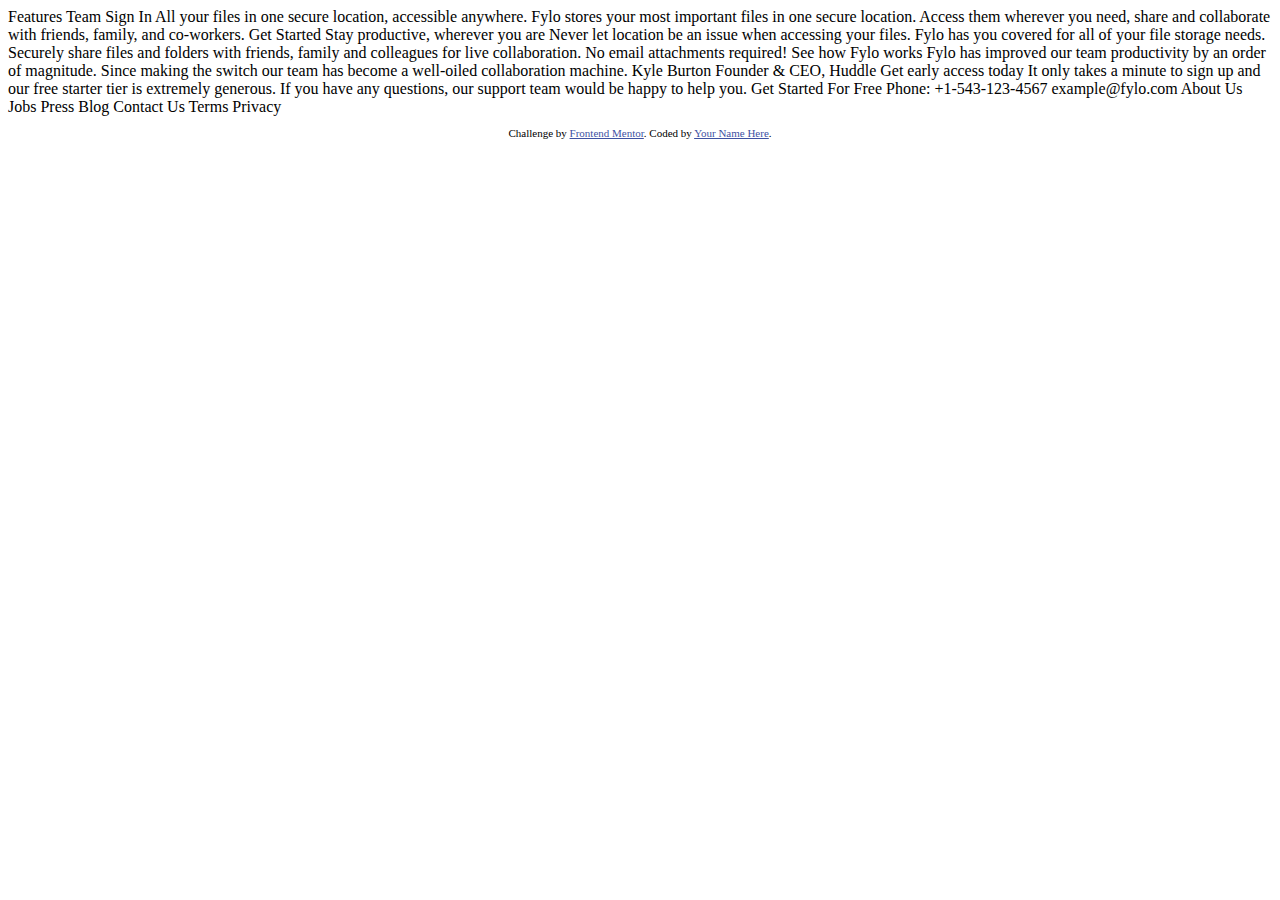
==== index.html @ 4fd5a85f "Fylo landing page" ====
<!DOCTYPE html>
<html lang="en">
<head>
  <meta charset="UTF-8">
  <meta name="viewport" content="width=device-width, initial-scale=1.0"> <!-- displays site properly based on user's device -->

  <link rel="icon" type="image/png" sizes="32x32" href="./images/favicon-32x32.png">
  
  <title>Frontend Mentor | Fylo landing page with two column layout</title>

  <!-- Feel free to remove these styles or customise in your own stylesheet 👍 -->
  <style>
    .attribution { font-size: 11px; text-align: center; }
    .attribution a { color: hsl(228, 45%, 44%); }
  </style>
</head>
<body>

  Features
  Team
  Sign In

  All your files in one secure location, accessible anywhere.

  Fylo stores your most important files in one secure location. 
  Access them wherever you need, share and collaborate with friends, 
  family, and co-workers.

  Get Started

  Stay productive, wherever you are

  Never let location be an issue when accessing your files. Fylo has you 
  covered for all of your file storage needs.

  Securely share files and folders with friends, family and colleagues for 
  live collaboration. No email attachments required!

  See how Fylo works

  Fylo has improved our team productivity by an order of magnitude. Since 
  making the switch our team has become a well-oiled collaboration machine.

  Kyle Burton
  Founder & CEO, Huddle

  Get early access today

  It only takes a minute to sign up and our free starter tier is extremely generous. 
  If you have any questions, our support team would be happy to help you.

  Get Started For Free

  Phone: +1-543-123-4567
  example@fylo.com

  About Us
  Jobs
  Press
  Blog

  Contact Us
  Terms
  Privacy

  <footer>
    <p class="attribution">
      Challenge by <a href="https://www.frontendmentor.io?ref=challenge" target="_blank">Frontend Mentor</a>. 
      Coded by <a href="#">Your Name Here</a>.
    </p>
  </footer>
</body>
</html>
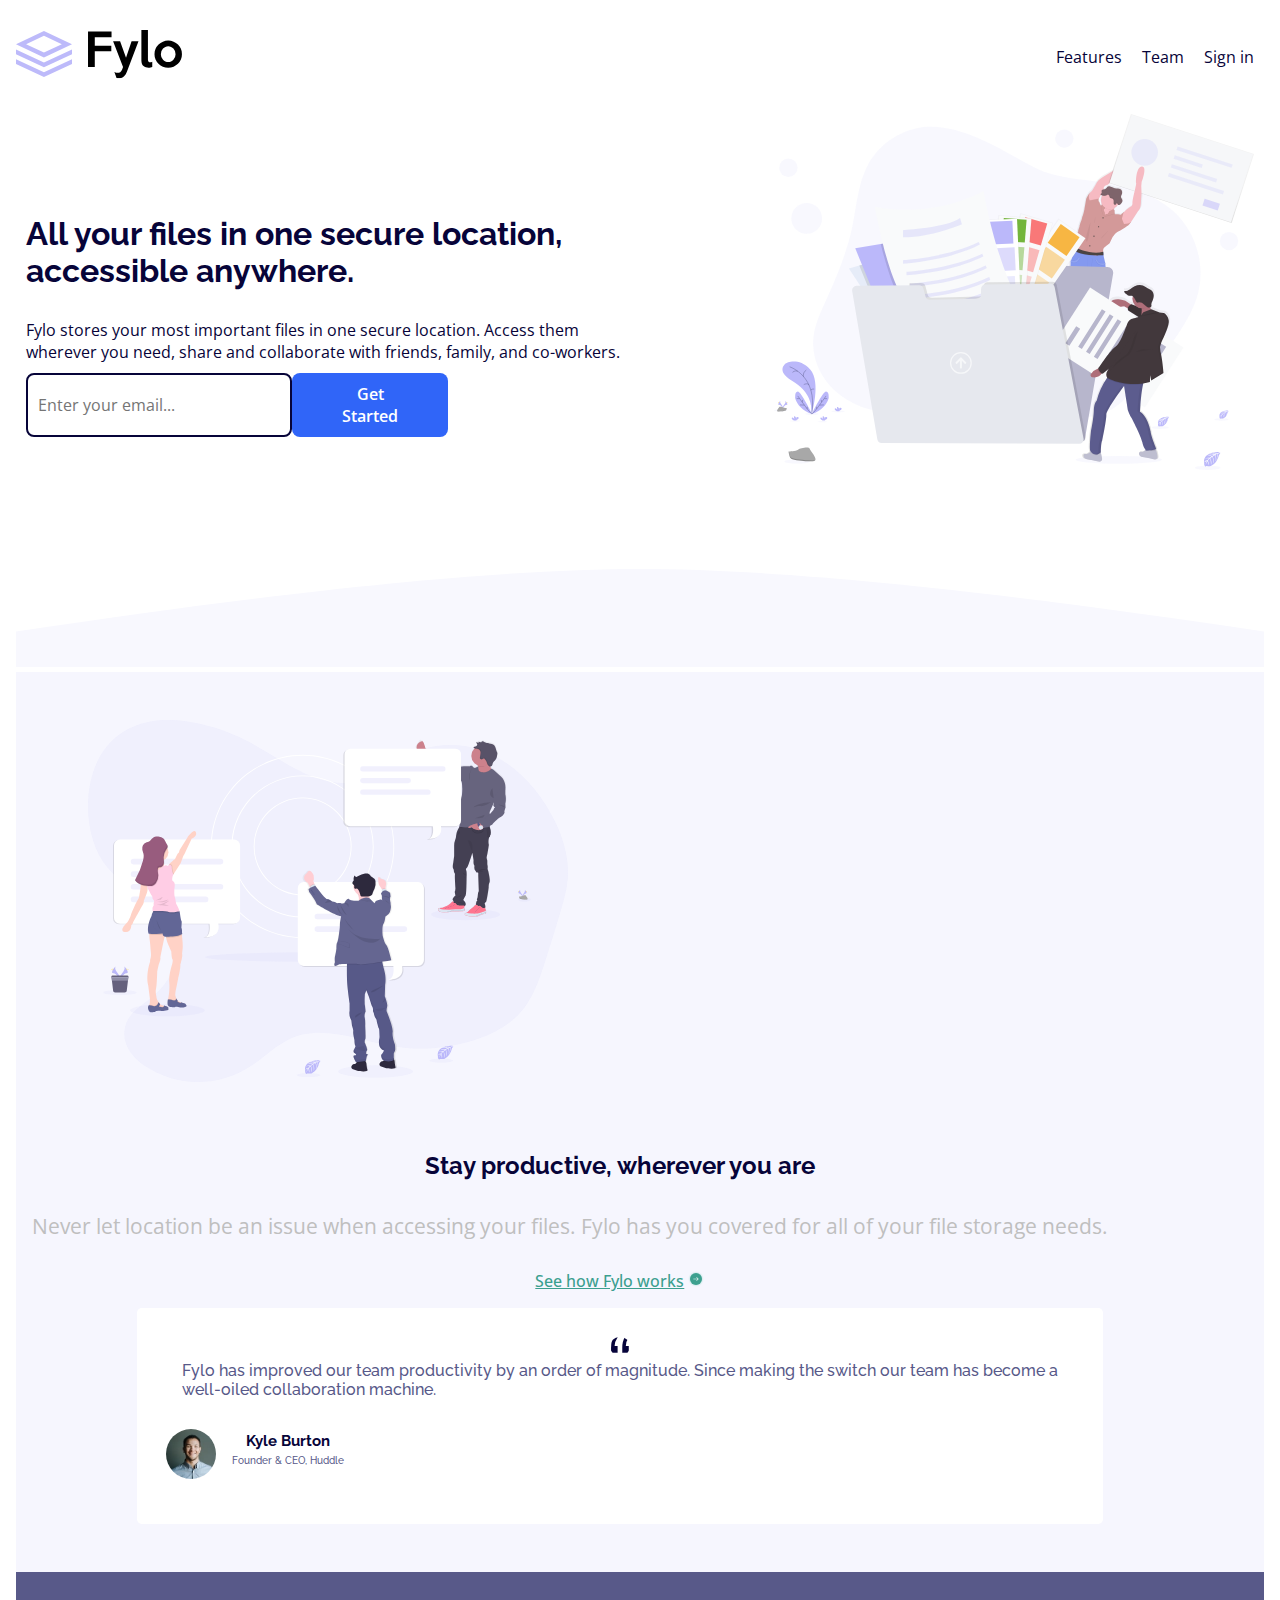
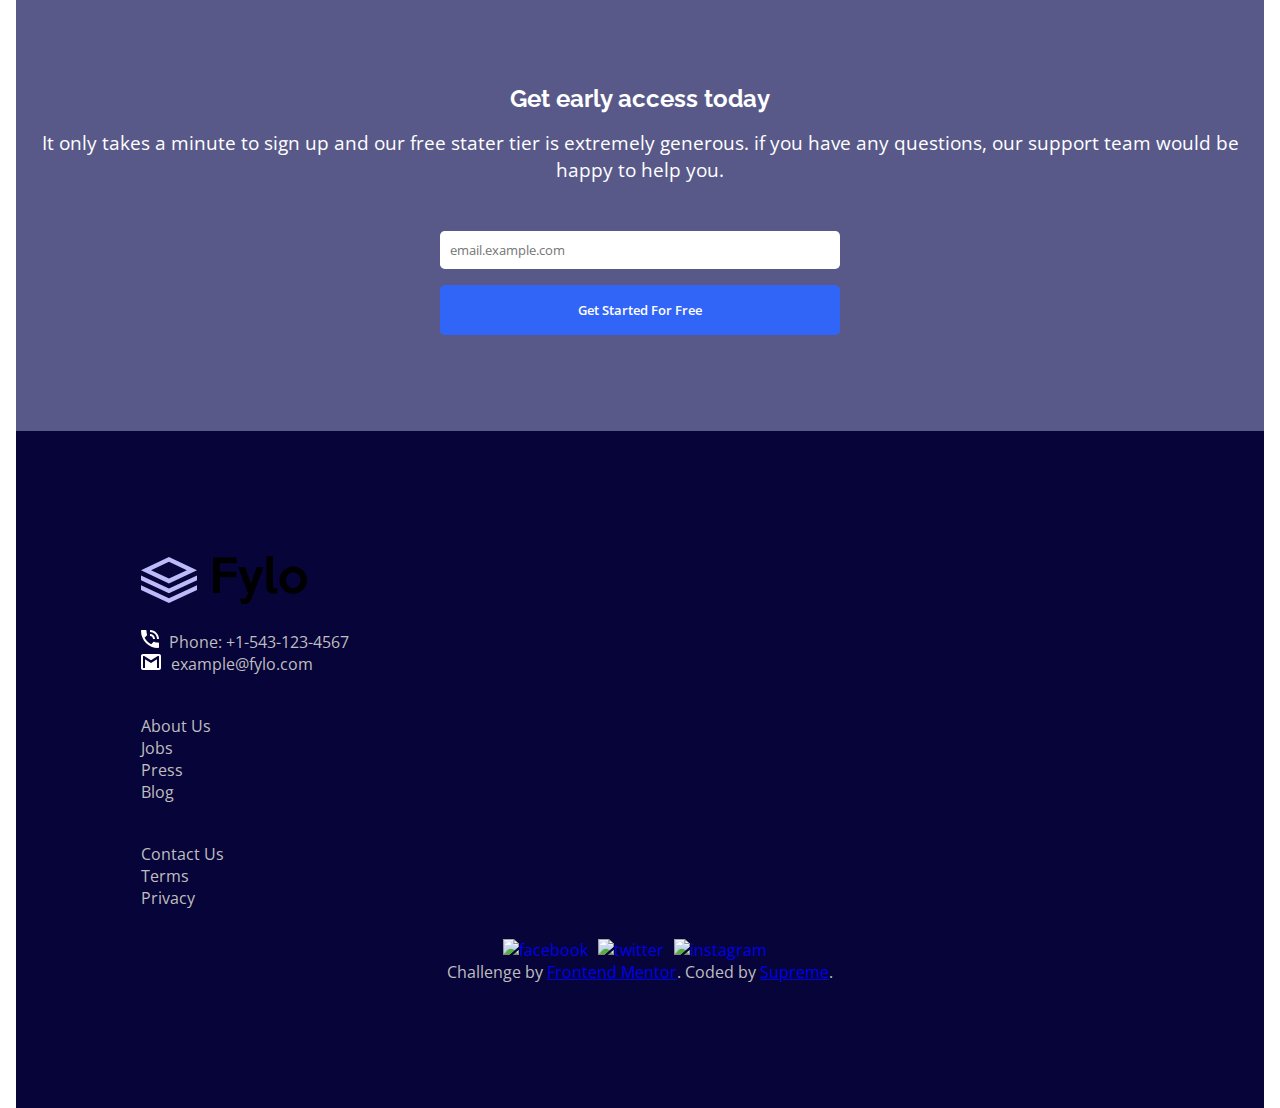
==== commit 01226c88: "Adjusted the file names" ====
--- a/index.html
+++ b/index.html
@@ -1,73 +1,157 @@
 <!DOCTYPE html>
 <html lang="en">
 <head>
-  <meta charset="UTF-8">
-  <meta name="viewport" content="width=device-width, initial-scale=1.0"> <!-- displays site properly based on user's device -->
+    <meta charset="UTF-8">
+    <meta name="viewport" content="width=device-width, initial-scale=1.0">
+    <title>Fylo</title>
 
-  <link rel="icon" type="image/png" sizes="32x32" href="./images/favicon-32x32.png">
-  
-  <title>Frontend Mentor | Fylo landing page with two column layout</title>
-
-  <!-- Feel free to remove these styles or customise in your own stylesheet 👍 -->
-  <style>
-    .attribution { font-size: 11px; text-align: center; }
-    .attribution a { color: hsl(228, 45%, 44%); }
-  </style>
+    <link rel="stylesheet" href="newStyle.css">
+    <link href="https://fonts.googleapis.com/css2?family=Open+Sans:ital@0;1&family=Raleway:ital@0;1&display=swap" rel="stylesheet">
 </head>
 <body>
+    <!-- container to wrap the content -->
+    <div class="container">
+        <nav>
+            <!-- flexbox for navigation element and logo -->
+            <div>
+                <img src="images/logo.svg" alt="logo">
+            </div>
+            <div>
+                <ul class="nav_links">
+                    <li><a href="#">Features</a></li>
+                    <li><a href="#">Team</a></li>
+                    <li><a href="#">Sign in</a></li>
+                </ul>
+            </div>
 
-  Features
-  Team
-  Sign In
+        </nav>
+        
+    
 
-  All your files in one secure location, accessible anywhere.
+        <!-- header section -->
+        <header>
 
-  Fylo stores your most important files in one secure location. 
-  Access them wherever you need, share and collaborate with friends, 
-  family, and co-workers.
+            <!-- flexbox for the main element -->
+            <div class="main-img">
+                <img src="images/illustration-1.svg" width="480px" alt="main_img">
+            </div>
+            <div class="main-text">
+                <h1>All your files in one secure location, accessible anywhere.</h1>
+                <p>Fylo stores your most important files in one secure location. Access 
+                    them wherever you need, share and collaborate with friends, family, 
+                    and co-workers.
+                </p>
+                
+                <!-- flexbox for the form element -->
+                <article class="form-button">
+                    <input class="email-form" type="text" name="email" placeholder="Enter your email...">
+                    <button>Get Started</button>
+                <article>
+                    
+    
+            </div>
 
-  Get Started
 
-  Stay productive, wherever you are
+        </header>
 
-  Never let location be an issue when accessing your files. Fylo has you 
-  covered for all of your file storage needs.
+        <!-- <section >
+            <div class="img">
+                <img src="images/bg-curve-desktop.svg;" alt="img" width="512px">
+            </div>
+        </section> -->
+        <img class="float" src="images/bg-curve-desktop.svg" width="100%" alt="curves_desktop">
+        <section class="section1">
+            <div class="main-img">
+                <img src="images/illustration-2.svg" width="480px" alt="second_main_img">
+            </div>
+            <div class="flex">
+                <div class="text">
+                    <h1>Stay productive, wherever you are</h1>
+                    <p>Never let location be an issue when accessing your files. Fylo has
+                        you covered for all of your file storage needs.
+                    </p>
+                    
+                    <a href="#">See how Fylo works</a> <img src="images/icon-arrow.svg" alt="icon_arrow">
 
-  Securely share files and folders with friends, family and colleagues for 
-  live collaboration. No email attachments required!
+                    <aside class="segment">
+                        <img src="images/icon-quotes.svg" width="20px" alt="quote">
+                        <p>Fylo has improved our team productivity by an order of magnitude.
+                            Since making the switch our team has become a well-oiled collaboration
+                            machine.
+                        </p>
 
-  See how Fylo works
+                        <div class="flex">
+                            <div>
+                                <img class="icon" src="images/avatar-testimonial.jpg" width="50px" alt="icon">
+                            </div>
+                            <div class="avatar">
+                                <h3>Kyle Burton</h3>
+                                <p>Founder & CEO, Huddle</p>
+                            </div>
+                        </div>
+                    </aside>
+                </div>
 
-  Fylo has improved our team productivity by an order of magnitude. Since 
-  making the switch our team has become a well-oiled collaboration machine.
+            </div>
+        </section>
 
-  Kyle Burton
-  Founder & CEO, Huddle
+        <!-- section 2 element -->
+        <section class="section2">
+                <div>
+                    <h2>Get early access today</h2>
+                    <p>It only takes a minute to sign up and our free stater tier is extremely
+                        generous. if you have any questions, our support team would be happy
+                        to help you.
+                    </p>
+                </div>
+                <div class="main">
+                    <input type="text" name="email" placeholder="email.example.com"><br>
+                    <button>Get Started For Free</button>
+                </div>
+        </section>
 
-  Get early access today
+        <footer class="footer">
+            <img src="images/logo.svg" alt="logo">
+            
 
-  It only takes a minute to sign up and our free starter tier is extremely generous. 
-  If you have any questions, our support team would be happy to help you.
+            <!-- flex box -->
+            <div>
 
-  Get Started For Free
+                <div class="footer_list">
 
-  Phone: +1-543-123-4567
-  example@fylo.com
+                    <ul class="footer_flex">
+                        <li><img src="images/icon-phone.svg" alt="phone_icon">Phone: +1-543-123-4567</li>
+                        <li><img src="images/icon-email.svg" alt="gmail_icon">example@fylo.com</li>
+                    </ul>
+                </div>
+                <div class="footer_list">
+                    <ul>
+                        <li>About Us</li>
+                        <li>Jobs</li>
+                        <li>Press</li>
+                        <li>Blog</li>
+                    </ul>
+                </div>
+                <div class="footer_list">
+                    <ul>
+                        <li>Contact Us</li>
+                        <li>Terms</li>
+                        <li>Privacy</li>
+                    </ul>
+                </div>
+                <div class="footer_flex social_icon">
+                    <a href="#"><img src="#" alt="facebook"></a>
+                    <a href="#"><img src="#" alt="twitter"></a>
+                    <a href="#"><img src="#" alt="instagram"></a>
+                </div>
+            </div>
+                <p class="attribution">
+                Challenge by <a href="https://www.frontendmentor.io?ref=challenge" target="_blank">Frontend Mentor</a>. 
+                Coded by <a href="#">Supreme</a>.
+              </p>
+        </footer>
+    </div>
 
-  About Us
-  Jobs
-  Press
-  Blog
 
-  Contact Us
-  Terms
-  Privacy
-
-  <footer>
-    <p class="attribution">
-      Challenge by <a href="https://www.frontendmentor.io?ref=challenge" target="_blank">Frontend Mentor</a>. 
-      Coded by <a href="#">Your Name Here</a>.
-    </p>
-  </footer>
 </body>
 </html>--- a/newStyle.css
+++ b/newStyle.css
@@ -0,0 +1,319 @@
+:root{
+    --primary-dark-blue : hsl(243, 87%, 12%);
+    --primary-desaturated-blue : hsl(238, 22%, 44%);
+    --accent-bright-blue : hsl(224, 93%, 58%);
+    --accent-moderate-cyan :  hsl(170, 45%, 43%);
+    --neutral-grayish-blue :  hsl(240, 75%, 98%);
+    --neutral-light-gray :   hsl(0, 0%, 75%);
+    --heading-font : "Raleway", sans-serif;
+    --body-font : "Open Sans", sans-serif;
+
+}
+
+*{
+    margin: 0;
+    padding: 0;
+    box-sizing: border-box;
+}
+
+body{
+    margin-left: auto;
+    margin-right: auto;
+    width: auto;
+    font-size: 16px;
+    padding-left: 1rem;
+    padding-right: 1rem;
+}
+
+nav{
+    display: flex;
+    justify-content: space-between;
+    align-items: center;
+    padding-top: 30px;
+}
+
+img{
+    font-size: 1rem;
+}
+
+.nav_links{
+    display: flex;
+    justify-content: space-around;
+}
+
+.nav_links li{
+    list-style: none;
+}
+
+.nav_links a{
+    text-decoration: none;
+    font-size: 1rem;
+    font-family: var(--body-font);
+    color: var(--primary-dark-blue);
+    text-wrap: nowrap;
+    padding:  0 10px;
+}
+
+header{
+    padding: 30px 10px;
+    text-align: center;
+}
+
+.main-img{
+    margin-bottom: 4rem;
+}
+
+.main-text{
+    font-family: var(--heading-font);
+    color: var(--primary-dark-blue);
+    text-align: center;
+}
+
+.main-text h1{
+    margin-bottom: 30px;
+    font-weight: 700;
+}
+
+.main-text p{
+    margin-bottom: 30px;
+    text-align: center;
+    font-family: var(--body-font);
+    font-weight: 400;
+
+}
+
+.email-form{
+    margin-bottom: 1rem;
+    padding: 1rem 50% 1rem 5%;
+    border-radius: .5rem;
+    border: .13rem solid var(--primary-dark-blue);
+    font-family: var(--body-font);
+    font-size: 1rem;
+}
+
+button{
+    padding: 1rem 40%;
+    border-radius: .5rem;
+    border: 0;
+    background-color: var(--accent-bright-blue);
+    color: white;
+    font-family: var(--body-font);
+    font-size: 1rem;
+    font-weight: 600;
+    margin-bottom: 3rem;
+}
+
+.section1{
+    background-color: var(--neutral-grayish-blue);
+    justify-content: center;
+    align-items: center;
+    padding: 3rem 0;
+    text-align: center;
+}
+
+.text h1{
+    text-align: center;
+    font-family: var(--heading-font);
+    color: var(--primary-dark-blue);
+    text-align: center;
+    font-weight: 700;
+    font-size: 1.5rem;
+    margin-bottom: 2rem;
+}
+
+.text p{
+    margin-bottom: 30px;
+    text-align: left;
+    font-family: var(--body-font);
+    font-weight: 400;
+    font-size: 1.3rem;
+    color: var(--neutral-light-gray);
+    padding-left: 1rem;
+}
+
+.text a{
+    color: var(--accent-moderate-cyan);
+    font-family: var(--body-font);
+    font-weight: 500;
+}
+
+aside{
+    background-color: white;
+    width: 80%;
+    position: relative;
+    left: 10%;
+    border-radius: .3rem;
+    padding: 1.8rem;
+    margin-top: 1rem;
+}
+
+aside img{
+    font-family: var(--heading-font);
+    border-radius: 0;
+}
+
+.segment p{
+    font-family: var(--heading-font);
+    font-size: 1rem;
+    color: var(--primary-desaturated-blue);
+    font-weight: 500;
+}
+
+.flex{
+    display: flex;
+    align-content: center;
+}
+.flex img{
+    border-radius: 3rem;
+}
+
+.avatar{
+    padding-left: 1rem;
+    padding-top: .2rem;
+    font-family: var(--heading-font);
+    font-size: .8rem;
+    color: var(--primary-dark-blue);
+}
+.avatar p{
+    font-size: .6rem;
+    padding-top: .3rem;
+    padding-left: 0;
+}
+
+.section2{
+    background-color: var(--primary-desaturated-blue);
+    padding: 1rem;
+    padding-bottom: 1rem;
+    color: white;
+    text-align: center;
+    padding-top: 4rem;
+}
+
+.section2 h2{
+    padding: 3rem 0 1rem;
+    font-family: var(--heading-font);
+}
+
+.section2 p{
+    padding-bottom: 3rem;
+    font-family: var(--body-font);
+    font-size: 1.2rem;
+}
+
+.main input{
+    padding: 10px 40px 10px 10px ;
+    margin-bottom: 1rem;
+    border-radius: .3rem;
+    border: 0;
+    width: 25rem;
+    font-family: var(--body-font);
+    font-size: .8rem;
+    color: var(--neutral-light-gray);
+}
+
+.main button{
+    padding: 1rem 0%;
+    margin-bottom: 1rem;
+    border-radius: .3rem;
+    border: 0;
+    width: 25rem;
+    margin-bottom: 5rem;
+    font-size: .8rem;
+
+}
+
+
+
+footer{
+    background-color: var(--primary-dark-blue);
+    padding: 10%;
+    color: var(--neutral-light-gray);
+    font-family: var(--body-font);
+}
+
+footer ul{
+    list-style: none;
+}
+
+
+.footer_flex{
+    display: flex;
+    flex-direction: column;
+}
+
+
+.footer_flex img{
+    padding: 0 10px 0 0;
+}
+
+.footer_flex p{
+    padding: 10px 10px 10px 0;
+}
+
+.footer_list{
+    padding-top: 20px;
+    margin-bottom: 20px;
+}
+
+.social_icon{
+    border-radius: 20px;
+    justify-content: center;
+    flex-direction: row;
+    padding-top: 10px;
+}
+.social_icon a{
+    text-decoration: none;
+}
+
+.attribution{
+    text-align: center;
+}
+
+@media (width > 768px){
+    body{
+        font-family: var(--body-font);
+    }
+
+    header{
+        display: flex;
+        flex-direction: row-reverse;
+        align-items: center;
+        justify-content: space-between;
+        
+    }
+
+    .main-img{
+        max-width: 50%;
+    }
+
+    .main-text{
+        max-width: 50%;
+        text-align: left;
+        padding: 0;
+        margin: 0;
+    }
+
+    .main-text p{
+        text-align: left;
+        padding-bottom: 10px;
+        margin: 0;
+    }
+
+    .form-button{
+        display: flex;
+        max-width: 20%;
+        padding: 0;
+        margin: 0;
+    }
+
+    .email-form{
+        flex: 60%;
+        padding: 10px 50px 10px 10px;
+        margin: 0;
+    }
+    .form-button button{
+        flex: 20%;
+        padding: 10px 50px 10px 50px;
+        margin: 0;
+    }
+}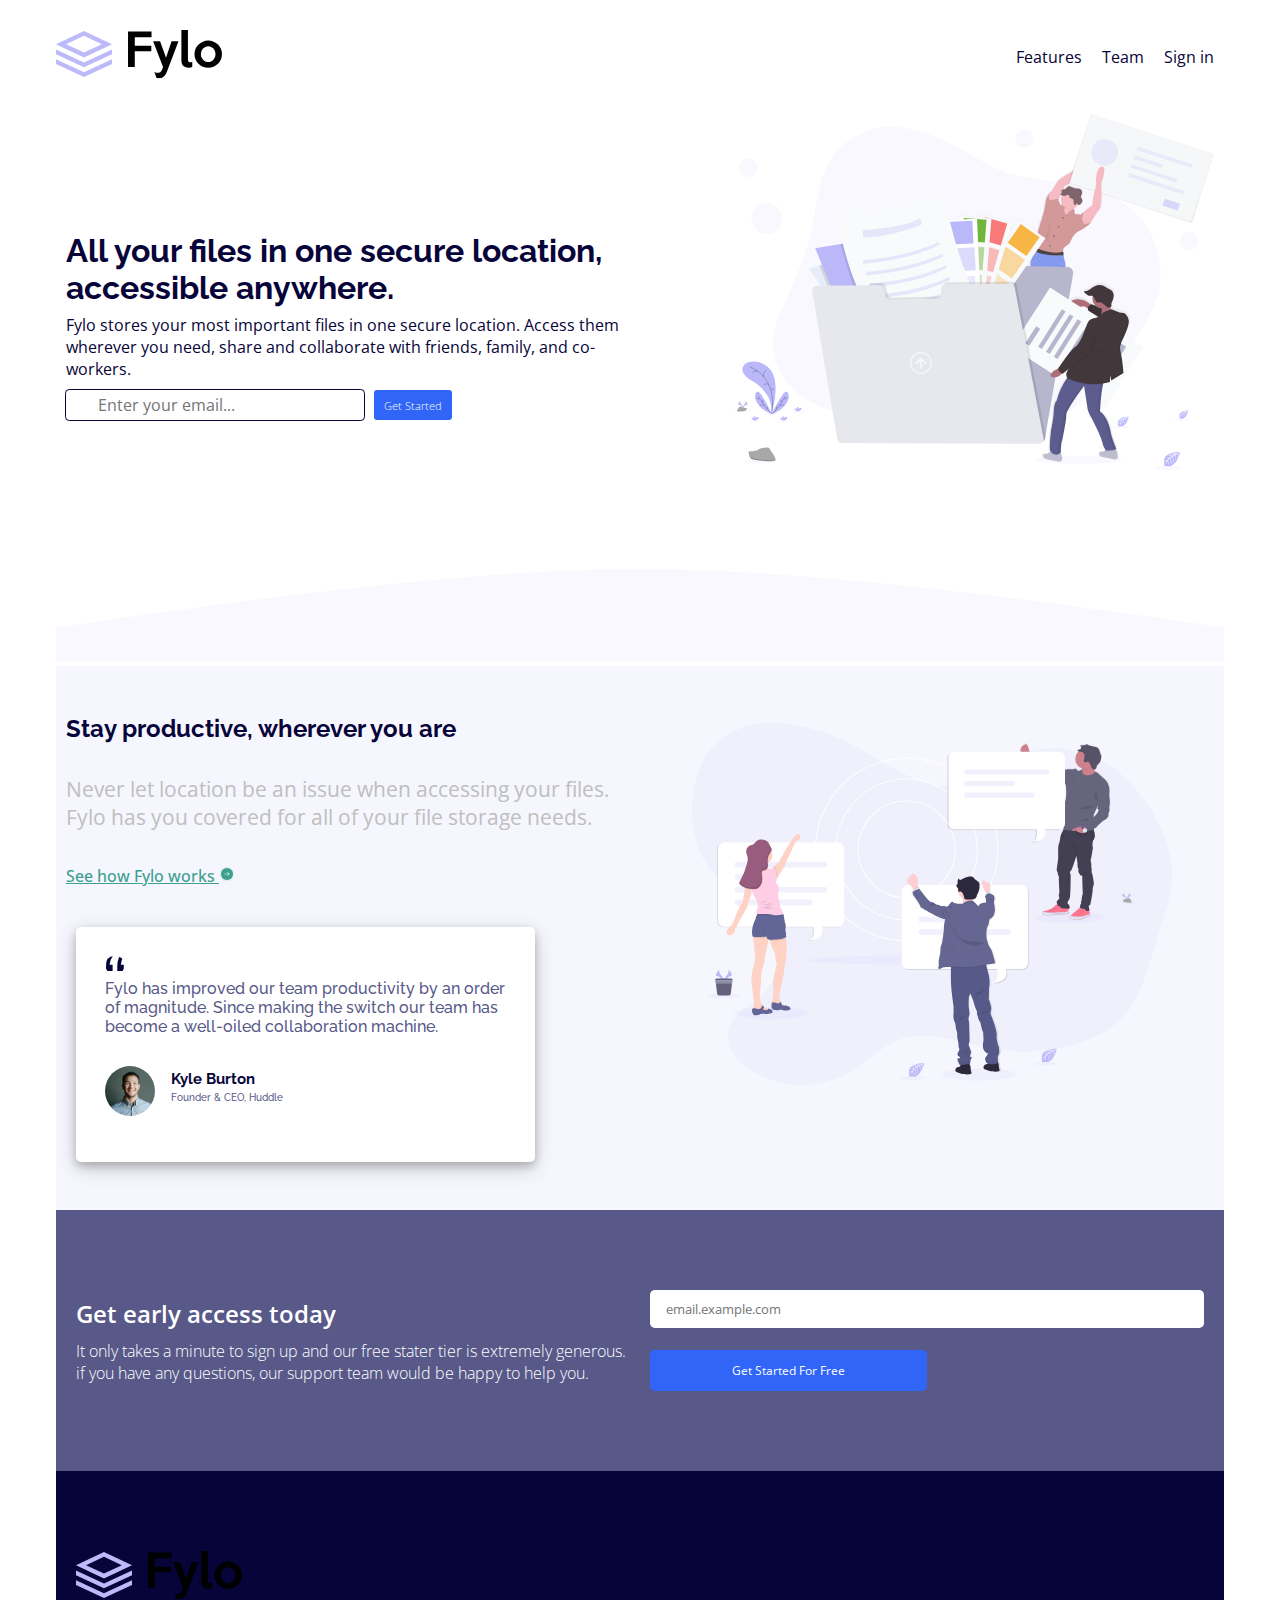
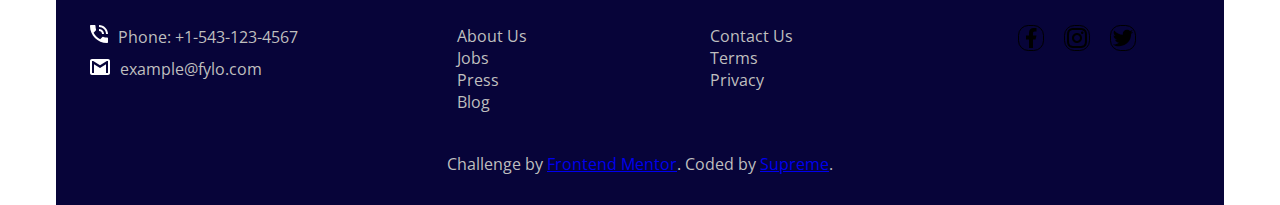
==== commit d6f9c2a5: "completed the styling" ====
--- a/index.html
+++ b/index.html
@@ -60,6 +60,7 @@
             </div>
         </section> -->
         <img class="float" src="images/bg-curve-desktop.svg" width="100%" alt="curves_desktop">
+
         <section class="section1">
             <div class="main-img">
                 <img src="images/illustration-2.svg" width="480px" alt="second_main_img">
@@ -71,7 +72,7 @@
                         you covered for all of your file storage needs.
                     </p>
                     
-                    <a href="#">See how Fylo works</a> <img src="images/icon-arrow.svg" alt="icon_arrow">
+                    <a href="#">See how Fylo works <img src="images/icon-arrow.svg" alt="icon_arrow"></a>
 
                     <aside class="segment">
                         <img src="images/icon-quotes.svg" width="20px" alt="quote">
@@ -97,7 +98,7 @@
 
         <!-- section 2 element -->
         <section class="section2">
-                <div>
+                <div class="section2-body">
                     <h2>Get early access today</h2>
                     <p>It only takes a minute to sign up and our free stater tier is extremely
                         generous. if you have any questions, our support team would be happy
@@ -115,16 +116,16 @@
             
 
             <!-- flex box -->
-            <div>
+            <div class="foot-flex">
 
-                <div class="footer_list">
+                <div class="footer_list list-1">
 
                     <ul class="footer_flex">
                         <li><img src="images/icon-phone.svg" alt="phone_icon">Phone: +1-543-123-4567</li>
                         <li><img src="images/icon-email.svg" alt="gmail_icon">example@fylo.com</li>
                     </ul>
                 </div>
-                <div class="footer_list">
+                <div class="footer_list list-2">
                     <ul>
                         <li>About Us</li>
                         <li>Jobs</li>
@@ -132,17 +133,17 @@
                         <li>Blog</li>
                     </ul>
                 </div>
-                <div class="footer_list">
+                <div class="footer_list list-3">
                     <ul>
                         <li>Contact Us</li>
                         <li>Terms</li>
                         <li>Privacy</li>
                     </ul>
                 </div>
-                <div class="footer_flex social_icon">
-                    <a href="#"><img src="#" alt="facebook"></a>
-                    <a href="#"><img src="#" alt="twitter"></a>
-                    <a href="#"><img src="#" alt="instagram"></a>
+                <div class="footer_flex social_icon list-4">
+                    <a href="#"><img src="images/facebook-fill.png" alt="facebook-fill"></a>
+                    <a href="#"><img src="images/instagram-line.png" alt="instagram-line"></a>
+                    <a href="#"><img src="images/twitter-fill.png" alt="twitter-fill"></a>
                 </div>
             </div>
                 <p class="attribution">
--- a/newStyle.css
+++ b/newStyle.css
@@ -7,7 +7,7 @@
     --neutral-light-gray :   hsl(0, 0%, 75%);
     --heading-font : "Raleway", sans-serif;
     --body-font : "Open Sans", sans-serif;
-
+    --max-width : 1200px;
 }
 
 *{
@@ -19,7 +19,6 @@
 body{
     margin-left: auto;
     margin-right: auto;
-    width: auto;
     font-size: 16px;
     padding-left: 1rem;
     padding-right: 1rem;
@@ -30,10 +29,15 @@
     justify-content: space-between;
     align-items: center;
     padding-top: 30px;
+    width: 100%;
 }
 
 img{
     font-size: 1rem;
+    max-width: 100%;
+    margin: 0;
+    padding: 0;
+    outline: 0;
 }
 
 .nav_links{
@@ -57,6 +61,7 @@
 header{
     padding: 30px 10px;
     text-align: center;
+    max-width: 100%;
 }
 
 .main-img{
@@ -84,16 +89,18 @@
 
 .email-form{
     margin-bottom: 1rem;
-    padding: 1rem 50% 1rem 5%;
+    padding: 1rem 8.5rem 1rem 1rem;
     border-radius: .5rem;
     border: .13rem solid var(--primary-dark-blue);
     font-family: var(--body-font);
     font-size: 1rem;
+    width: 100%;
 }
 
 button{
-    padding: 1rem 40%;
-    border-radius: .5rem;
+    padding: 1rem 8rem;
+    width: 100%;
+    border-radius: 10px;
     border: 0;
     background-color: var(--accent-bright-blue);
     color: white;
@@ -101,6 +108,11 @@
     font-size: 1rem;
     font-weight: 600;
     margin-bottom: 3rem;
+    text-wrap: nowrap;
+}
+.float{
+    margin: 0;
+    padding: 0;
 }
 
 .section1{
@@ -108,7 +120,9 @@
     justify-content: center;
     align-items: center;
     padding: 3rem 0;
-    text-align: center;
+    margin-top: 0;
+    text-align: center;
+    max-width: 100%;
 }
 
 .text h1{
@@ -145,6 +159,7 @@
     border-radius: .3rem;
     padding: 1.8rem;
     margin-top: 1rem;
+    box-shadow: 0 4px 8px 0 rgba(0,0,0,0.2), 0 6px 20px 0 rgba(0,0,0,0.19);
 }
 
 aside img{
@@ -187,6 +202,7 @@
     color: white;
     text-align: center;
     padding-top: 4rem;
+    max-width: 100%;
 }
 
 .section2 h2{
@@ -201,24 +217,27 @@
 }
 
 .main input{
-    padding: 10px 40px 10px 10px ;
-    margin-bottom: 1rem;
-    border-radius: .3rem;
+    padding: 10px 9rem 10px 1rem ;
+    border-radius: 10px;
     border: 0;
-    width: 25rem;
+    margin: 0;
+    width: 100%;
     font-family: var(--body-font);
     font-size: .8rem;
     color: var(--neutral-light-gray);
+    margin-bottom: 1rem;
 }
 
 .main button{
-    padding: 1rem 0%;
+    padding: 1rem 5rem;
     margin-bottom: 1rem;
-    border-radius: .3rem;
+    border-radius: 10px;
     border: 0;
-    width: 25rem;
+    margin: 0;
+    width: 100%;
     margin-bottom: 5rem;
-    font-size: .8rem;
+    font-size: 1rem;
+    /* text-wrap: nowrap; */
 
 }
 
@@ -229,6 +248,7 @@
     padding: 10%;
     color: var(--neutral-light-gray);
     font-family: var(--body-font);
+    max-width: 100%;
 }
 
 footer ul{
@@ -272,6 +292,7 @@
 @media (width > 768px){
     body{
         font-family: var(--body-font);
+        max-width: var(--max-width);
     }
 
     header{
@@ -279,6 +300,7 @@
         flex-direction: row-reverse;
         align-items: center;
         justify-content: space-between;
+        max-width: var(--max-width);
         
     }
 
@@ -291,29 +313,178 @@
         text-align: left;
         padding: 0;
         margin: 0;
+        font-weight: 700;
+    }
+
+    .main-text h1{
+        margin-bottom: 8px;
     }
 
     .main-text p{
         text-align: left;
+        padding: 0;
         padding-bottom: 10px;
         margin: 0;
     }
 
     .form-button{
         display: flex;
-        max-width: 20%;
-        padding: 0;
-        margin: 0;
+        max-width: 0;
     }
 
     .email-form{
-        flex: 60%;
-        padding: 10px 50px 10px 10px;
-        margin: 0;
+        margin: 0;
+        padding: 0;
+        width: 20rem;
+        padding: 4px 4rem 4px 2rem;
+        outline: 1px solid var(--primary-dark-blue);
+        border: 0;
+        border-radius: .2rem;
+        color: var(--primary-desaturated-blue);
+        margin-right: 10px;
     }
     .form-button button{
-        flex: 20%;
-        padding: 10px 50px 10px 50px;
-        margin: 0;
+        margin: 0;
+        padding: 0;
+        width: 20rem;
+        padding: 4px 10px 4px;
+        border-radius: .2rem;
+        font-size: .7rem;
+        font-weight: 300;
+    }
+
+    .section1{
+        display: flex;
+        justify-content: space-between;
+    }
+
+    .section1 .main-img{
+        order: 2;
+        width: 50%;
+    }
+
+    .flex{
+        order: 1;
+        width: 50%;
+    }
+
+    .text{
+        text-align: left;
+        padding-left: 10px;
+    }
+
+    .text h1{
+        text-align: left;
+    }
+    .text p{
+        padding-left: 0;
+    }
+    .text a{
+        vertical-align: sub;
+    }
+
+    .segment{
+        margin: 0;
+        margin-top: 40px;
+        position: relative;
+        left: 10px;
+    }
+
+    .section2{
+        display: flex;
+        justify-content: space-between;
+        align-items: center;
+        padding: 80px 10px 80px;
+    }
+
+    .section2 div{
+        width: 50%;
+        padding: 0;
+        margin: 0;
+        padding: 0 10px 0;
+    }
+
+    .section2-body h2{
+        margin: 0;
+        padding: 0;
+        margin-bottom: 10px;
+        font-weight: 600;
+        font-family: var(--body-font);
+    }
+    .section2-body p{
+        margin: 0;
+        padding: 0;
+        font-size: 1rem;
+        font-weight: 300;
+    }
+
+    .section2-body{
+        text-align: left;
+        padding-right: 10px;
+    }
+    .main{
+        display: flex;
+        flex-direction: column;
+        justify-content: left;
+    }
+
+    .main input{
+        margin: 0;
+        border-radius: .3rem;
+        
+    }
+    .main button{
+        margin: 0;
+        padding: 0;
+        width: 50%;
+        border-radius: .3rem;
+        padding: 12px 0 12px;
+        font-family: var(--body-font);
+        font-size: 12px;
+        font-weight: 400;
+    }
+
+    footer{
+        padding: 80px 20px 30px;
+    }
+    .foot-flex{
+        margin: 0;
+        padding: 0;
+        display: flex;
+        flex-direction: row;
+        justify-content: space-around;
+
+        padding-bottom: 20px;
+    }
+
+    .list-1{
+        width: 30%;
+    }
+    
+    .list-1 li{
+        margin-bottom: 10px;
+        vertical-align: middle;
+    }
+    
+
+    .list-2{
+        width: 20%;
+    }
+
+    .list-3{
+        width: 20%;
+    }
+
+    .list-4{
+        display: flex;
+        width: 20%;
+        align-items: flex-start;
+    }
+
+    .list-4 img{
+        border: 1px solid black;
+        border-radius: 40%;
+        padding: 0;
+        margin: 10px;
     }
 }